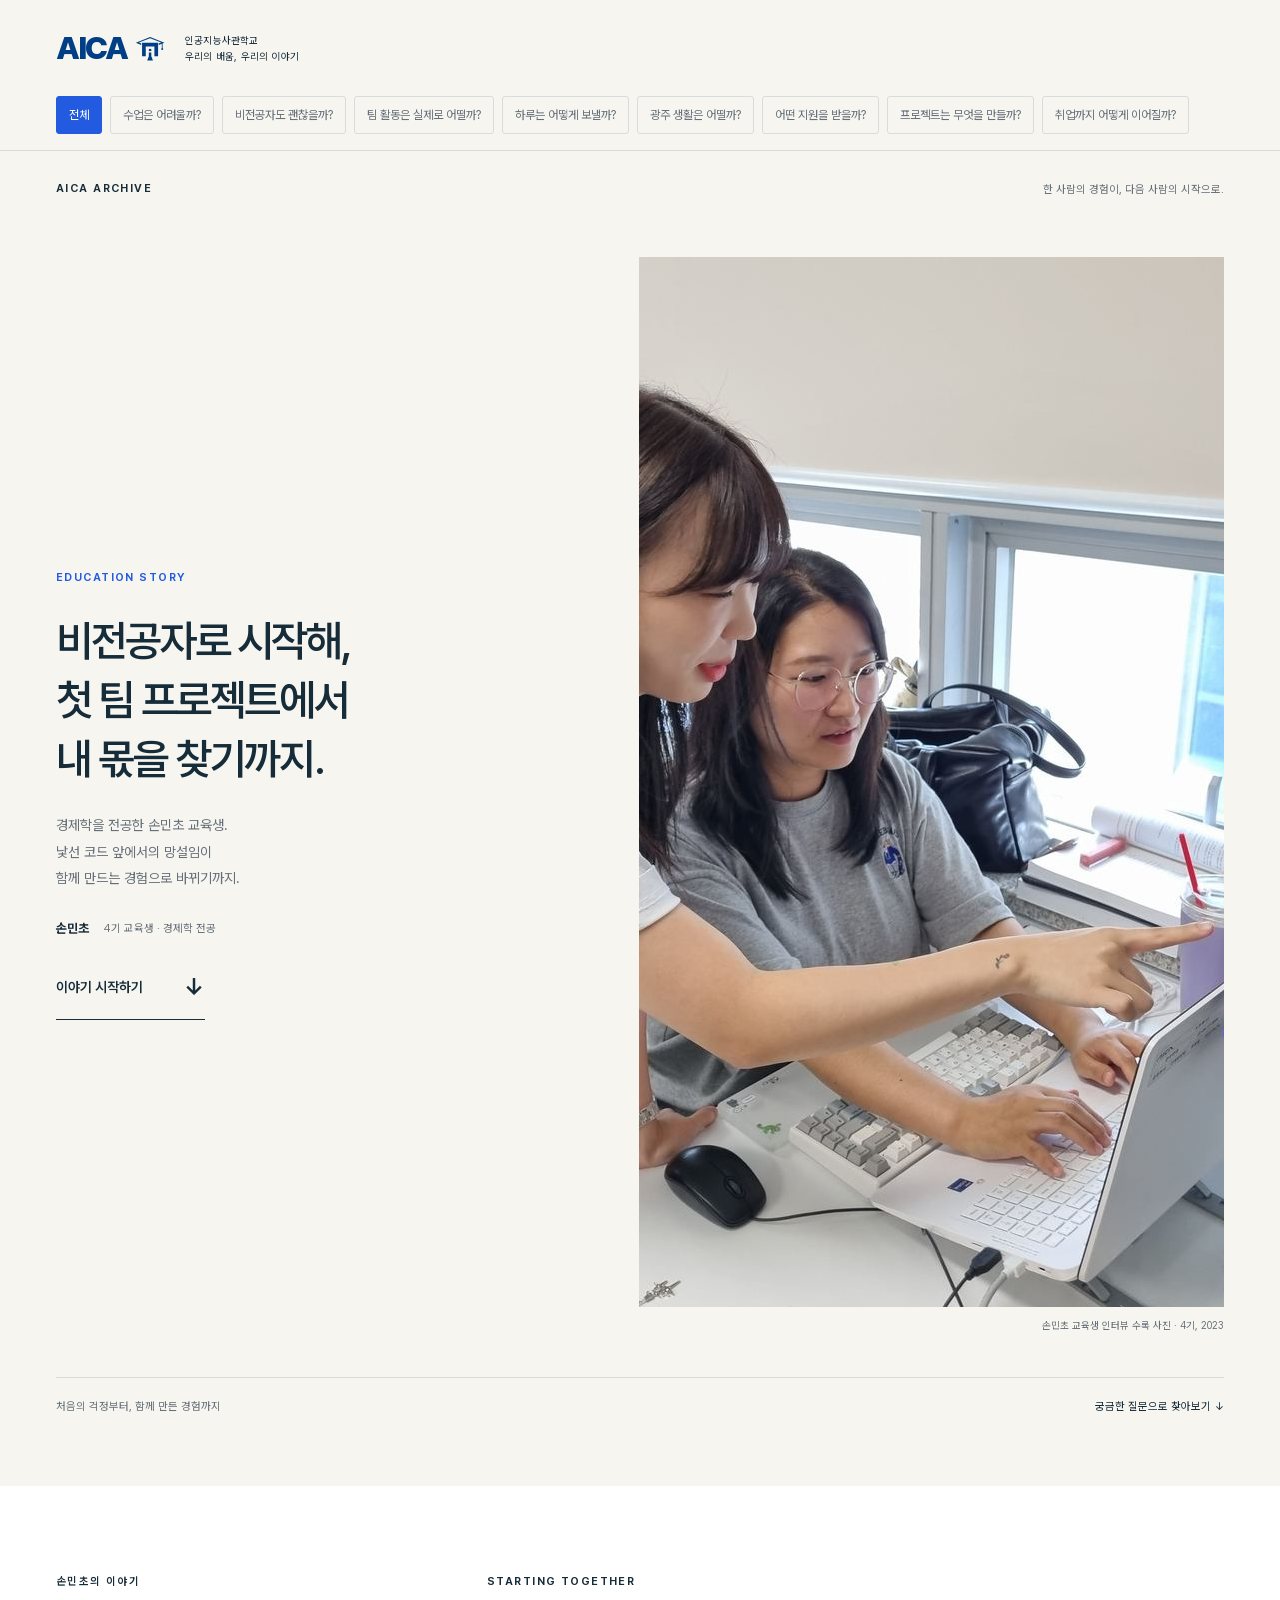
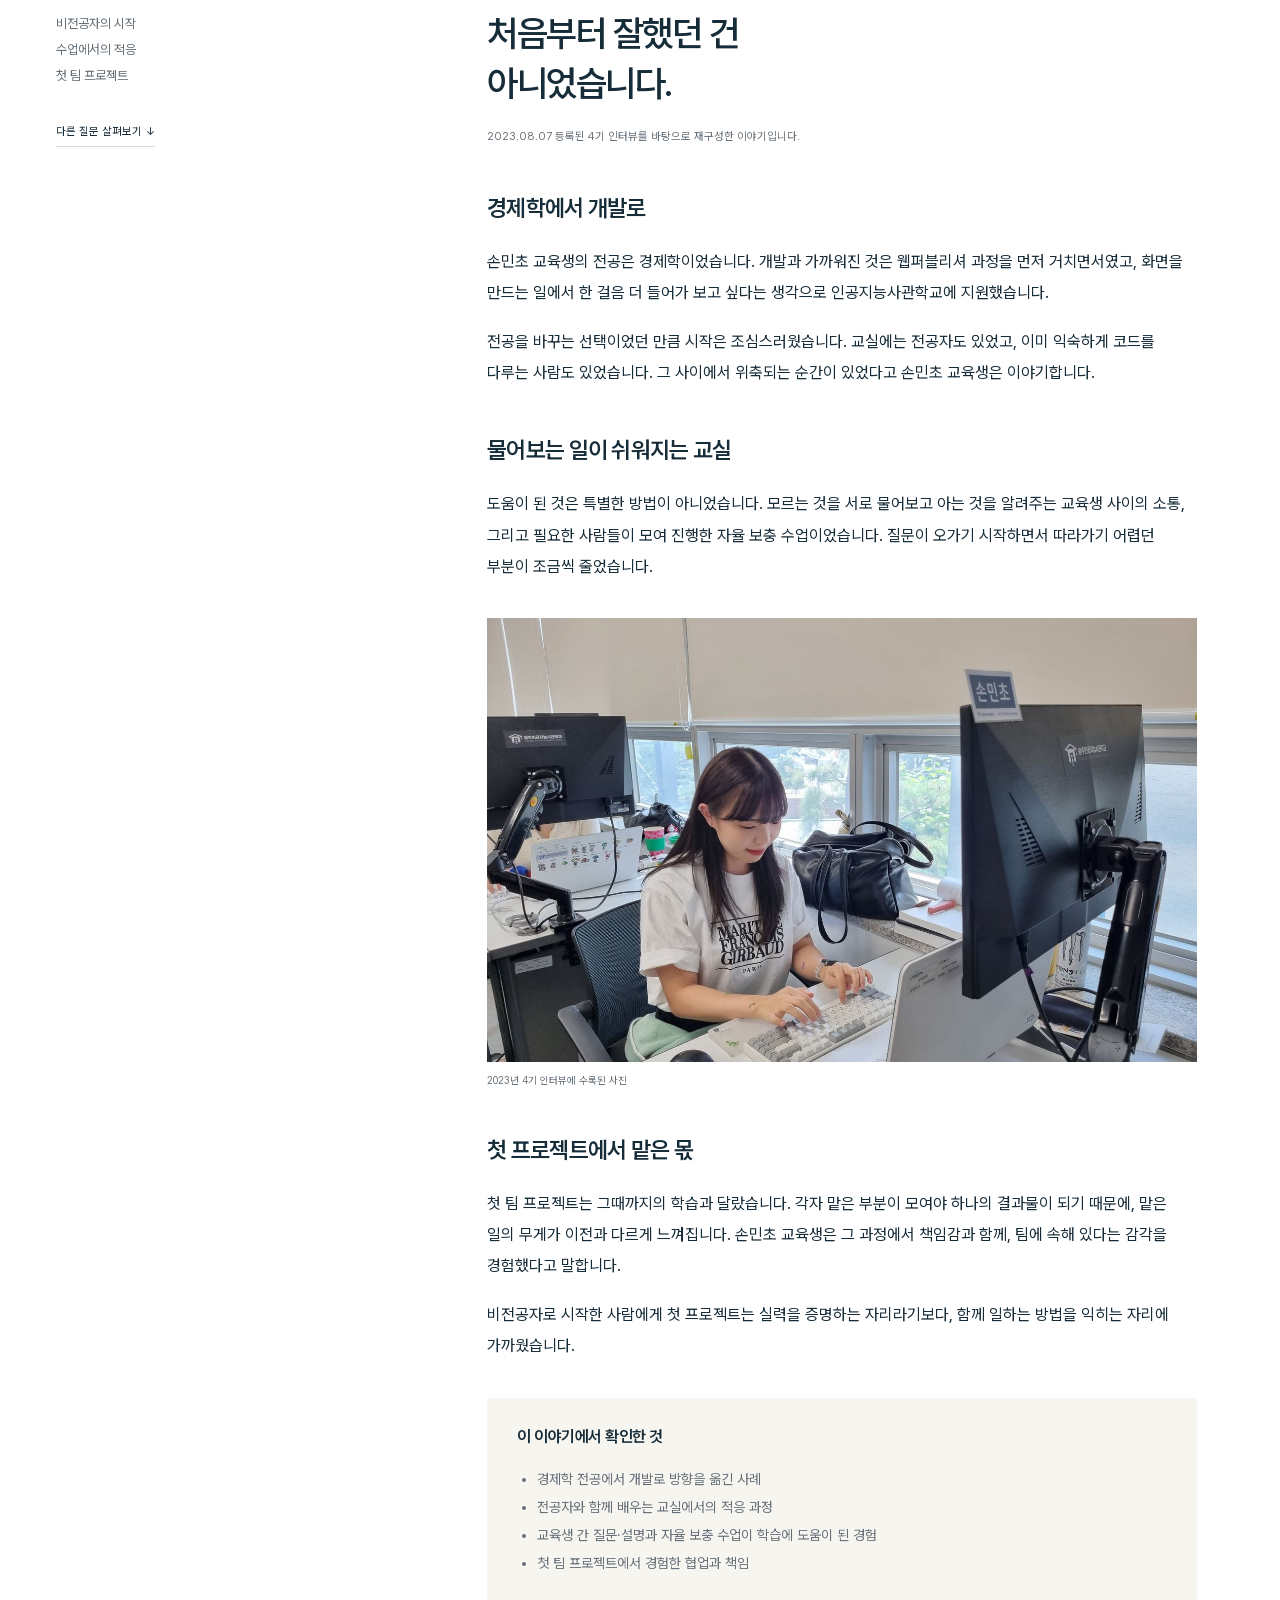
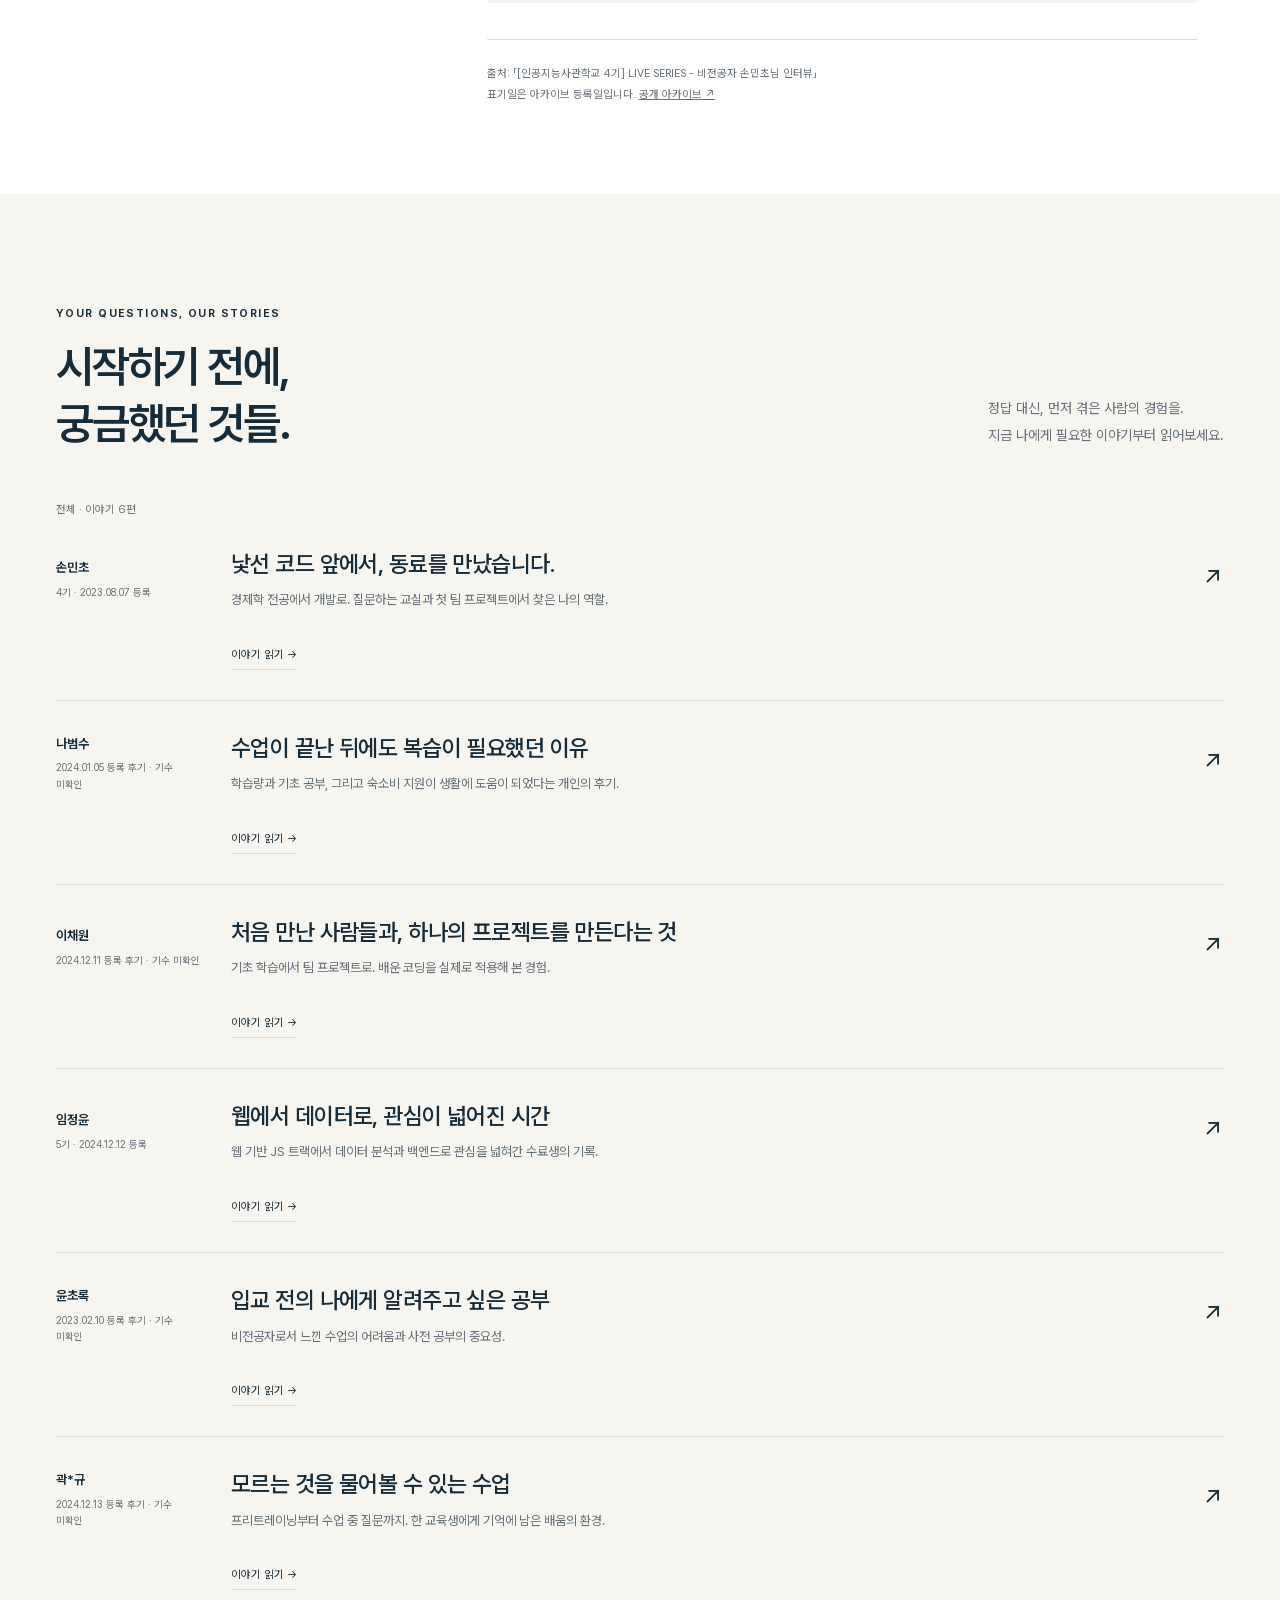
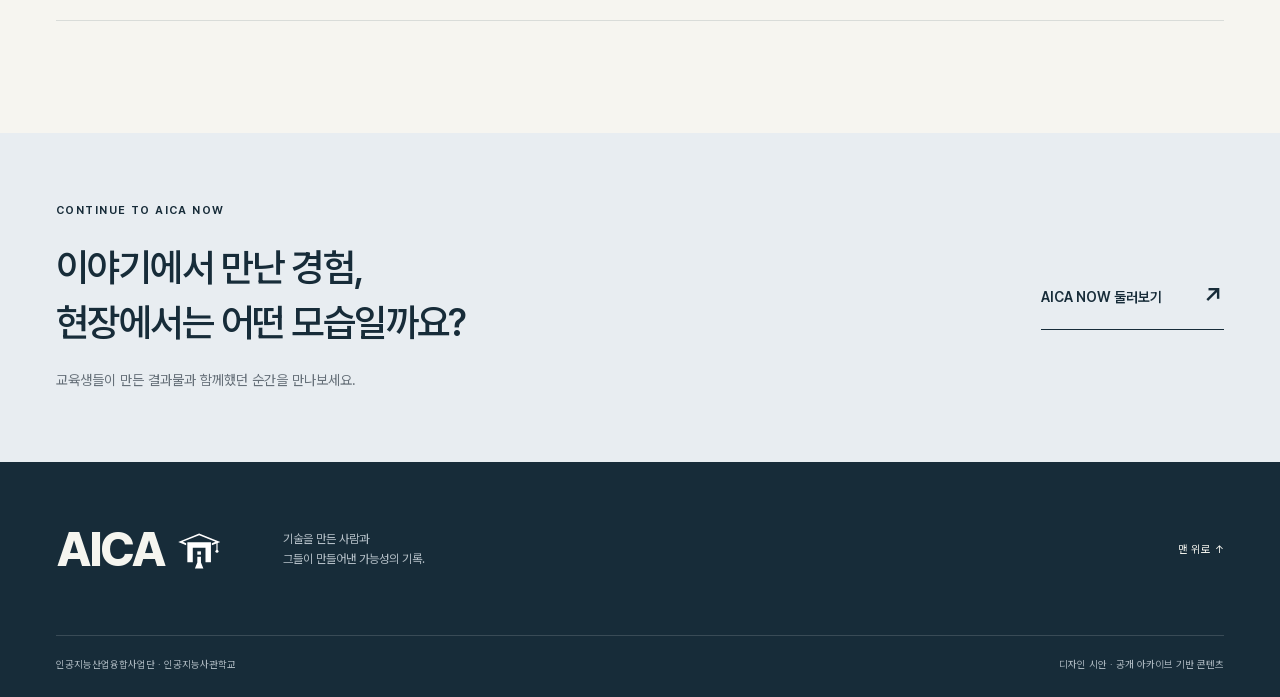
==== story.html @ d41b752c "Publish current EX2 website preview" ====
<!doctype html>
<html lang="ko"><head><meta charset="utf-8"><meta name="viewport" content="width=device-width,initial-scale=1"><meta name="theme-color" content="#172c39"><link rel="preload" href="assets/fonts/PretendardVariable.woff2" as="font" type="font/woff2" crossorigin><link rel="stylesheet" href="css/experience.css">
<meta name="description" content="비전공자의 시작부터 첫 팀 프로젝트까지. 교육생 한 사람의 경험으로 만나는 AICA 아카이브."><title>AICA ARCHIVE — 한 사람의 시작에서</title>
<script src="data/stories.js" defer></script><script src="data/experience.js" defer></script><script src="js/experience.js" defer></script>
<link rel="stylesheet" href="css/archive-header.css"><script src="js/archive-header.js" defer></script><link rel="stylesheet" href="css/space-transition.css"><script src="js/space-transition.js"></script></head><body class="archive-page" id="top"><a class="skip-link" href="#main">본문 바로가기</a>
<header class="site-header"><div class="wrap header-inner"><a class="brand" href="index.html" aria-label="AICA 홈"><b>AICA<img class="archive-brand-symbol" src="assets/images/aica-symbol-brand.svg" width="44" height="35" alt=""></b><span>인공지능사관학교<br>우리의 배움, 우리의 이야기</span></a></div><div class="wrap archive-question-bar"><div id="question-filters" class="question-filters" role="group" aria-label="교육생 경험 질문"></div></div></header>
<main id="main">
<section class="archive-cover wrap" aria-labelledby="archive-title"><div class="archive-masthead"><p class="eyebrow">AICA ARCHIVE</p><span>한 사람의 경험이, 다음 사람의 시작으로.</span></div>
<div class="cover-layout"><div class="cover-copy"><p class="eyebrow accent">EDUCATION STORY</p><h1 id="archive-title">비전공자로 시작해,<br>첫 팀 프로젝트에서<br>내 몫을 찾기까지.</h1><p class="cover-lead">경제학을 전공한 손민초 교육생.<br>낯선 코드 앞에서의 망설임이<br>함께 만드는 경험으로 바뀌기까지.</p><p class="person-line"><strong>손민초</strong><span>4기 교육생 · 경제학 전공</span></p><a class="text-link" href="#featured-story">이야기 시작하기 <span aria-hidden="true">↓</span></a></div>
<figure class="cover-photo"><img src="assets/images/together.jpg" width="1400" height="1050" alt="같은 화면을 보며 함께 학습하는 4기 교육생들"><figcaption>손민초 교육생 인터뷰 수록 사진 · 4기, 2023</figcaption></figure></div>
<div class="cover-bottom"><span>처음의 걱정부터, 함께 만든 경험까지</span><a href="#questions">궁금한 질문으로 찾아보기 ↓</a></div></section>
<section id="featured-story" class="reading-section" aria-labelledby="reading-title"><div class="wrap reading-layout"><aside class="reading-aside"><p class="eyebrow">손민초의 이야기</p><p>비전공자의 시작<br>수업에서의 적응<br>첫 팀 프로젝트</p><a href="#questions">다른 질문 살펴보기 ↓</a></aside><article class="reading-body"><p class="eyebrow">STARTING TOGETHER</p><h2 id="reading-title">처음부터 잘했던 건<br>아니었습니다.</h2><p class="editor-note">2023.08.07 등록된 4기 인터뷰를 바탕으로 재구성한 이야기입니다.</p><div id="featured-body"></div><div class="source-note">출처: 「[인공지능사관학교 4기] LIVE SERIES - 비전공자 손민초님 인터뷰」<br>표기일은 아카이브 등록일입니다. <a href="https://ai-school-archive.pages.dev/" target="_blank" rel="noopener noreferrer">공개 아카이브 ↗</a></div></article></div></section>
<section id="questions" class="question-section wrap" aria-labelledby="questions-title"><div class="section-heading"><div><p class="eyebrow">YOUR QUESTIONS, OUR STORIES</p><h2 id="questions-title">시작하기 전에,<br>궁금했던 것들.</h2></div><p>정답 대신, 먼저 겪은 사람의 경험을.<br>지금 나에게 필요한 이야기부터 읽어보세요.</p></div><p id="question-status" class="result-note" role="status"></p><div id="question-feed" class="question-feed"></div><div id="question-empty" class="empty-state" hidden><p>이 질문의 경험담은 아직 준비 중입니다.</p><p>먼저 공개된 수업과 팀 프로젝트 이야기를 살펴보세요.</p><button type="button" id="questions-reset">전체 이야기 보기 →</button></div><noscript><p>대표 이야기 본문과 질문별 목록은 JavaScript를 켜면 읽을 수 있습니다.</p></noscript></section>
<section class="bridge"><div class="wrap bridge-inner"><div><p class="eyebrow">CONTINUE TO AICA NOW</p><h2>이야기에서 만난 경험,<br>현장에서는 어떤 모습일까요?</h2><p>교육생들이 만든 결과물과 함께했던 순간을 만나보세요.</p></div><a class="text-link" href="index.html#now">AICA NOW 둘러보기 <span aria-hidden="true">↗</span></a></div></section>
</main>
<dialog id="story-reader" class="story-dialog" aria-labelledby="dialog-title"><div class="dialog-top"><span>AICA ARCHIVE</span><button type="button" id="reader-close" aria-label="이야기 닫기">닫기 ×</button></div><article id="reader-content"></article></dialog>
<footer class="site-footer"><div class="wrap"><div class="footer-top"><a class="footer-brand" href="index.html" aria-label="AICA 홈">AICA<img class="archive-brand-symbol" src="assets/images/aica-symbol.svg" width="48" height="38" alt=""></a><p>기술을 만든 사람과<br>그들이 만들어낸 가능성의 기록.</p><a href="#top">맨 위로 ↑</a></div><div class="footer-bottom"><span>인공지능산업융합사업단 · 인공지능사관학교</span><span>디자인 시안 · 공개 아카이브 기반 콘텐츠</span></div></div></footer></body></html>
---- css/experience.css ----
@font-face{font-family:Pretendard;src:url('../assets/fonts/PretendardVariable.woff2') format('woff2');font-weight:100 900;font-display:swap}
:root{--ink:#172c39;--muted:#667079;--paper:#f6f5f0;--blue:#225bdf;--line:#d9dcd9;--kr:Pretendard,'Malgun Gothic',sans-serif}
*{box-sizing:border-box}html{scroll-behavior:smooth;scroll-padding-top:24px}body{margin:0;color:var(--ink);background:var(--paper);font:16px/1.65 var(--kr);word-break:keep-all}a{color:inherit;text-decoration:none}button{font:inherit;cursor:pointer}a,button{-webkit-tap-highlight-color:transparent}button,a,summary{touch-action:manipulation}img{max-width:100%;display:block}figure,p,h1,h2,h3{margin:0}button{color:inherit}a:focus-visible,button:focus-visible,summary:focus-visible{outline:3px solid var(--blue);outline-offset:6px}[hidden]{display:none!important}.wrap{width:min(1320px,calc(100% - 112px));margin-inline:auto}.eyebrow{font-size:11px;letter-spacing:.13em;font-weight:650;line-height:1.5}.accent{color:var(--blue)}.sr-only{position:absolute;width:1px;height:1px;padding:0;overflow:hidden;clip:rect(0,0,0,0);white-space:nowrap}.skip-link{position:fixed;left:20px;top:-80px;z-index:20;padding:12px;background:white;color:var(--ink)}.skip-link:focus{top:12px}
.site-header{height:96px;border-bottom:1px solid var(--line);position:relative;z-index:2}.header-inner{height:100%;display:flex;align-items:center;justify-content:space-between}.brand{display:flex;align-items:center;gap:24px}.brand b{font-size:39px;line-height:1;letter-spacing:-2px;font-weight:850}.brand-dot{color:var(--blue)}.brand>span{font-size:10px;line-height:1.65;letter-spacing:.02em}.site-header nav{display:flex;align-items:center;gap:35px;font-size:11px;font-weight:650;letter-spacing:.07em}.site-header nav a{padding:14px 0}.site-header nav a[aria-current]{border-bottom:1px solid currentColor}.site-header nav a span{margin-left:12px}
.home-page .site-header{position:absolute;top:0;left:0;right:0;color:white;border-color:#ffffff35}.home-page .brand-dot{color:#a5ccff}.hero{position:relative;min-height:760px;height:100svh;max-height:1100px;background:var(--ink);color:white}.hero-photo,.hero-shade{position:absolute;inset:0;width:100%;height:100%;object-fit:cover}.hero-photo{object-position:center 56%}.hero-shade{background:linear-gradient(90deg,rgba(8,24,37,.88) 0%,rgba(8,24,37,.69) 34%,rgba(8,24,37,.12) 75%),linear-gradient(0deg,rgba(8,24,37,.5),transparent 35%)}.hero-inner{position:relative;display:flex;flex-direction:column;justify-content:center;height:100%;padding-top:96px}.hero-copy{padding:64px 0 128px}.hero-copy .eyebrow{color:#bfd6e5}.hero h1{font-size:clamp(44px,4.7vw,72px);font-weight:550;letter-spacing:-.055em;line-height:1.25;margin:24px 0}.hero-description{font-size:16px;line-height:1.9;color:#e0e5e9}.hero-cta{display:inline-flex;gap:54px;align-items:center;border-bottom:1px solid #ffffffa0;padding:17px 0;margin-top:28px;font-size:18px;font-weight:600}.hero-cta span{font-size:26px;transition:transform .2s}.hero-cta:hover span{transform:translate(3px,-3px)}.hero-bottom{position:absolute;bottom:29px;left:0;right:0;display:flex;align-items:center;gap:24px;font-size:11px;border-top:1px solid #ffffff50;padding-top:22px}.hero-bottom>p{font-size:12px}.photo-credit{color:#d2d9df;margin-left:auto;font-size:10px}.hero-bottom>a{margin-left:35px;letter-spacing:.07em}.hero-bottom>a span{margin-left:20px}
.now-section,.question-section{padding-block:112px}.section-heading{display:flex;align-items:flex-end;justify-content:space-between;gap:36px;margin-bottom:48px}.section-heading h2{font-size:clamp(38px,4.4vw,64px);letter-spacing:-.05em;font-weight:600;line-height:1.2;margin-top:16px}.section-heading>p{font-size:14px;color:var(--muted);line-height:1.9;padding-bottom:4px}.filter-bar{display:flex;justify-content:space-between;align-items:center;border-bottom:1px solid var(--ink);margin-bottom:44px}.tabs{display:flex;gap:28px}.tabs button{background:none;border:0;padding:16px 1px;font-size:14px;color:var(--muted);border-bottom:3px solid transparent}.tabs button[aria-pressed=true]{color:var(--ink);font-weight:700;border-color:var(--ink)}.filter-caption{font-size:11px;color:var(--muted)}.now-feed{display:grid;grid-template-columns:1fr 1fr;gap:50px 36px}.now-card{min-width:0;padding-bottom:30px;border-bottom:1px solid var(--line)}.now-card .eyebrow{color:var(--blue);margin-bottom:16px}.now-card h3{font-size:clamp(24px,2.4vw,34px);letter-spacing:-.04em;line-height:1.4;font-weight:600;margin-bottom:12px}.now-description{font-size:14px;color:var(--muted);margin-bottom:24px}.now-card figure{margin-top:20px}.now-card img{aspect-ratio:1.66;object-fit:cover;width:100%}figcaption{font-size:10px;color:var(--muted);margin-top:10px;line-height:1.6}.now-card details{margin-top:20px}.now-card summary{cursor:pointer;list-style:none;display:flex;justify-content:space-between;font-size:12px;font-weight:600;padding:8px 0}.now-card summary::-webkit-details-marker{display:none}.now-card summary::after{content:'+';font-size:18px}.now-card details[open] summary::after{content:'−'}.detail-copy{font-size:14px;line-height:1.9;color:var(--muted);padding:14px 0}.detail-source{font-size:10px;line-height:1.7;color:var(--muted)}.detail-source a{text-decoration:underline}.asset-note{display:inline-block;font-size:10px;color:var(--muted);border:1px solid var(--line);padding:4px 8px;margin-bottom:8px}.now-card.is-notice{grid-column:1/-1;display:grid;grid-template-columns:1fr 2fr;gap:28px}.now-card.is-notice h3{font-size:25px}.now-card.is-notice .now-description{margin:8px 0 0}.text-link{display:inline-flex;gap:40px;align-items:center;padding:12px 0;border-bottom:1px solid currentColor;font-size:14px;font-weight:600}.text-link span{font-size:24px}.now-card.is-notice .text-link{margin-top:12px;font-size:12px}.experience-flow{display:grid;grid-template-columns:1fr auto 1fr auto 1fr auto 1fr;gap:24px;align-items:center;border-top:1px solid var(--ink);padding-top:32px;margin-top:68px}.experience-flow div>span{font-size:11px;letter-spacing:.08em;color:var(--muted)}.experience-flow p{font-size:18px;margin-top:4px}.experience-flow>span{color:#929b9d}
.bridge{background:#e8edf1;padding-block:70px}.bridge-inner{display:flex;align-items:center;justify-content:space-between;gap:35px}.bridge h2{font-size:clamp(26px,3vw,40px);line-height:1.45;font-weight:550;letter-spacing:-.04em;margin-top:20px}.bridge p:not(.eyebrow){font-size:14px;color:var(--muted);margin-top:18px}.bridge .text-link{flex-shrink:0}.site-footer{background:var(--ink);color:#f5f5ef;padding-block:48px 24px}.footer-top{display:flex;gap:56px;align-items:center;padding-bottom:46px}.footer-brand{font-size:48px;font-weight:800;letter-spacing:-3px}.footer-top p{font-size:12px;color:#b3bec6}.footer-top>a:last-child{font-size:11px;margin-left:auto}.footer-bottom{border-top:1px solid #ffffff25;padding-top:20px;display:flex;justify-content:space-between;font-size:10px;color:#a9b5bd;gap:20px}
.archive-cover{padding-top:30px}.archive-masthead{display:flex;justify-content:space-between;font-size:11px;color:var(--muted)}.archive-masthead .eyebrow{color:var(--ink)}.cover-layout{display:grid;grid-template-columns:1fr 1.12fr;align-items:center;gap:60px;padding:58px 0 44px}.cover-copy h1{font-size:clamp(32px,3.35vw,50px);font-weight:550;letter-spacing:-.055em;line-height:1.38;margin:24px 0}.cover-lead{color:var(--muted);font-size:14px;line-height:1.9}.person-line{display:flex;gap:15px;align-items:center;margin:26px 0 16px;font-size:11px}.person-line strong{font-size:13px}.person-line span{color:var(--muted)}.cover-photo img{width:100%;aspect-ratio:1.04;object-fit:cover;object-position:53% center}.cover-photo figcaption{text-align:right}.cover-bottom{padding:20px 0;border-top:1px solid var(--line);display:flex;justify-content:space-between;font-size:11px;margin-bottom:50px}.cover-bottom>span{color:var(--muted)}.reading-section{background:#fff;padding-block:88px}.reading-layout{display:grid;grid-template-columns:1fr 2.1fr;gap:80px}.reading-aside{align-self:start;position:sticky;top:40px}.reading-aside>p:not(.eyebrow){font-size:13px;color:var(--muted);line-height:2;margin:20px 0 28px}.reading-aside a{font-size:11px;border-bottom:1px solid var(--line);padding-bottom:8px}.reading-body{max-width:710px;min-width:0}.reading-body h2{font-size:36px;line-height:1.4;letter-spacing:-.04em;font-weight:550;margin:18px 0}.editor-note{color:var(--muted);font-size:11px;margin-bottom:38px}.reading-body h3{font-size:23px;font-weight:600;letter-spacing:-.03em;margin:44px 0 18px}.reading-body p:not(.eyebrow):not(.editor-note){font-size:16px;line-height:1.95;margin-bottom:18px}.reading-body figure{margin:36px 0}.reading-body figure img{width:100%;aspect-ratio:1.6;object-fit:cover}.reading-summary{background:var(--paper);padding:26px 30px;margin:36px 0}.reading-summary h3{font-size:16px;margin:0 0 15px}.reading-summary ul{padding-left:20px;margin:0;font-size:14px;color:var(--muted);line-height:2}.source-note{font-size:11px;line-height:1.9;color:var(--muted);border-top:1px solid var(--line);padding-top:24px;margin-top:36px}.source-note a{text-decoration:underline}
.question-section .section-heading h2{font-size:44px;line-height:1.3}.question-filters{display:flex;flex-wrap:wrap;gap:10px;padding:24px 0;border-block:1px solid var(--line)}.question-filters button{border:1px solid var(--line);background:transparent;border-radius:3px;padding:10px 14px;font-size:12px}.question-filters button[aria-pressed=true]{background:var(--ink);color:white;border-color:var(--ink)}.result-note{font-size:11px;color:var(--muted);margin:24px 0}.question-card{display:grid;grid-template-columns:145px 1fr 40px;align-items:center;gap:30px;border-bottom:1px solid var(--line);padding:30px 0}.question-card:first-child{padding-top:4px}.question-person{font-size:13px;font-weight:650}.question-person span{display:block;color:var(--muted);font-size:10px;font-weight:400;margin-top:5px}.question-content h3{font-size:23px;letter-spacing:-.025em;font-weight:550;line-height:1.5}.question-content p{font-size:13px;color:var(--muted);margin-top:8px}.question-card>button{grid-column:2/4;justify-self:start;border:0;border-bottom:1px solid var(--line);padding:5px 0;background:none;font-size:11px}.question-card>.question-arrow{font-size:24px;text-align:right}.empty-state{padding:40px 0}.empty-state p{margin:8px 0;color:var(--muted)}.empty-state button{margin-top:15px;padding:8px 0;border:0;border-bottom:1px solid;background:none}.story-dialog{border:0;width:min(800px,calc(100% - 32px));max-height:88svh;overflow:auto;padding:30px 50px 50px;color:var(--ink);background:var(--paper)}.story-dialog::backdrop{background:#101f2bbb}body:has(.story-dialog[open]){overflow:hidden}.dialog-top{display:flex;justify-content:space-between;align-items:center;border-bottom:1px solid var(--line);padding-bottom:20px;font-size:11px}.dialog-top button{border:0;background:none;padding:10px;font-size:13px}.story-dialog h2{font-size:32px;line-height:1.4;font-weight:600;letter-spacing:-.03em;margin:30px 0 18px}.story-dialog p{margin:16px 0;line-height:1.9}.story-dialog .reader-meta,.story-dialog .reader-note{font-size:12px;color:var(--muted)}.story-dialog a{text-decoration:underline}
@media(min-width:1600px){.wrap{width:min(1440px,calc(100% - 160px))}}
@media(max-width:1040px){.wrap{width:calc(100% - 64px)}.cover-layout{gap:32px}.cover-copy h1{font-size:36px}.reading-layout{gap:40px;grid-template-columns:1fr 2.5fr}.section-heading>p{max-width:320px}.now-card h3{font-size:27px}}
@media(max-width:700px){.wrap{width:calc(100% - 40px)}.site-header{height:78px}.brand{gap:13px}.brand b{font-size:32px}.brand>span{font-size:8px}.site-header nav{gap:18px;font-size:10px}.site-header nav a span{display:none}.hero{height:100svh;min-height:690px;max-height:900px}.hero-inner{padding-top:78px}.hero-photo{object-position:58% center}.hero-shade{background:linear-gradient(90deg,#081825dc,#08182580 66%,#08182535),linear-gradient(0deg,#08182599,transparent 50%)}.hero-copy{padding:55px 0 120px}.hero h1{font-size:46px}.hero-description{font-size:14px}.hero-cta{font-size:16px;gap:35px}.hero-bottom{flex-wrap:wrap;gap:10px;bottom:22px;padding-top:18px}.hero-bottom>p{width:100%;font-size:11px}.photo-credit{margin-left:0;font-size:9px}.hero-bottom>a{margin-left:auto;font-size:10px}.hero-bottom>a span{margin-left:8px}.now-section,.question-section{padding-block:64px}.section-heading{display:block;margin-bottom:26px}.section-heading h2{font-size:42px}.section-heading>p{margin-top:20px;font-size:13px;max-width:none}.filter-caption{display:none}.filter-bar{margin-bottom:30px}.tabs{gap:25px}.tabs button{font-size:13px}.now-feed{grid-template-columns:1fr;gap:32px}.now-card h3{font-size:28px}.now-card.is-notice{grid-template-columns:1fr;gap:5px}.now-card.is-notice h3{font-size:24px}.now-card.is-notice .eyebrow{margin-bottom:10px}.experience-flow{gap:10px;margin-top:42px;padding-top:22px}.experience-flow div>span{font-size:9px}.experience-flow p{font-size:12px}.experience-flow>span{font-size:11px}.bridge{padding-block:48px}.bridge-inner{display:block}.bridge .text-link{margin-top:25px}.bridge h2{font-size:28px}.bridge p:not(.eyebrow){font-size:13px}.footer-top{gap:23px;flex-wrap:wrap;padding-bottom:28px}.footer-brand{font-size:38px}.footer-top p{font-size:10px}.footer-top>a:last-child{font-size:10px}.footer-bottom{flex-direction:column;gap:8px;font-size:9px}.archive-cover{padding-top:22px}.archive-masthead>span{font-size:9px}.archive-masthead .eyebrow{font-size:10px}.cover-layout{grid-template-columns:1fr;padding:40px 0 28px;gap:32px}.cover-copy h1{font-size:37px;margin:19px 0}.cover-lead{font-size:13px}.cover-photo img{aspect-ratio:1.2}.cover-bottom{font-size:10px;gap:20px;margin-bottom:24px}.reading-section{padding-block:50px}.reading-layout{grid-template-columns:1fr;gap:30px}.reading-aside{position:static;border-bottom:1px solid var(--line);padding-bottom:20px;display:flex;justify-content:space-between;gap:15px;align-items:center}.reading-aside>p:not(.eyebrow){display:none}.reading-body h2{font-size:30px}.reading-body p:not(.eyebrow):not(.editor-note){font-size:15px}.reading-body h3{font-size:21px}.reading-summary{padding:22px}.question-section .section-heading h2{font-size:35px}.question-filters{gap:8px}.question-filters button{font-size:11px;padding:9px 10px}.question-card{grid-template-columns:1fr 24px;gap:14px;padding:26px 0}.question-person{grid-column:1/-1;display:flex;gap:12px;align-items:center;font-size:12px}.question-person span{margin:0}.question-content h3{font-size:21px}.question-content p{font-size:12px}.question-card>button{grid-column:1/-1}.story-dialog{padding:20px 24px 36px}.story-dialog h2{font-size:26px}.story-dialog p{font-size:14px}}
@media(max-width:360px){.brand>span{display:none}.hero h1{font-size:40px}.cover-copy h1{font-size:32px}.experience-flow{gap:6px}.experience-flow p{font-size:11px}}
@media(prefers-reduced-motion:reduce){html{scroll-behavior:auto}*,*::before,*::after{transition:none!important}}
---- css/archive-header.css ----
.archive-page .site-header{position:sticky;top:0;z-index:10;height:auto;background:var(--paper);border-bottom:1px solid var(--line)}
.archive-page .header-inner{height:80px}
.archive-page .brand b,.archive-page .footer-brand{display:inline-flex;align-items:center;gap:10px}
.archive-page .archive-brand-symbol{width:1.1em;height:.88em;object-fit:contain;flex:none}
.archive-page .archive-question-bar{padding-block:0 16px}
.archive-page #question-filters{display:flex;flex-wrap:wrap;gap:8px;margin:0;padding:0;border:0}
.archive-page #question-filters button{padding:9px 12px;font-size:12px;line-height:1.5;background:transparent;color:var(--muted);border:1px solid var(--line);border-radius:3px;white-space:nowrap}
.archive-page #question-filters button:hover{color:var(--blue);border-color:var(--blue)}
.archive-page #question-filters button[aria-pressed="true"]{background:var(--blue);border-color:var(--blue);color:#fff}
.archive-page #questions,.archive-page #featured-story,.archive-page #reading-title{scroll-margin-top:calc(var(--archive-header-height,180px) + 20px)}
.archive-page .reading-aside{top:calc(var(--archive-header-height,180px) + 24px)}
@media(max-width:700px){
 .archive-page .header-inner{height:68px}
 .archive-page .archive-question-bar{padding-bottom:12px}
 .archive-page #question-filters{flex-wrap:nowrap;overflow-x:auto;padding:4px 2px 8px;scrollbar-width:thin;scrollbar-color:var(--line) transparent}
 .archive-page #question-filters button{flex:none;font-size:11px;padding:9px 10px}
}
---- css/space-transition.css ----
/* 두 화면의 공통 기준점: 같은 위치의 워드마크와 차분한 본문 전환. */
@view-transition{navigation:auto}
.home-page .site-header .brand b,.archive-page .site-header .brand b{position:static;transform:none;color:#003f85;display:inline-flex;align-items:center;gap:6px;font-size:32px;line-height:1;font-weight:850;letter-spacing:-2px;view-transition-name:aica-brand;z-index:30}
.home-page .site-header .brand-symbol,.archive-page .site-header .archive-brand-symbol{width:36px;height:29px;flex:none}
.home-page .site-header .brand,.archive-page .site-header .brand{position:relative;min-height:40px;padding-left:0;gap:16px}
.archive-page .header-inner{height:96px}
.site-header .brand b{cursor:pointer}
::view-transition-group(aica-brand){animation-duration:.28s;animation-timing-function:ease}
::view-transition-old(aica-brand),::view-transition-new(aica-brand){mix-blend-mode:normal;animation-duration:.28s}
::view-transition-old(root){animation:space-out .28s ease both}
::view-transition-new(root){animation:space-in .34s ease both}
@keyframes space-out{to{opacity:0}}
@keyframes space-in{from{opacity:0;transform:translateY(6px)}to{opacity:1;transform:none}}
.space-opening .hero-cta-arrow svg{animation:space-ring .32s ease-out both}
@keyframes space-ring{from{stroke-dasharray:21 4;stroke-dashoffset:-2}to{stroke-dasharray:100 0;stroke-dashoffset:-102}}
.space-opening{cursor:progress}
.space-arrival main{animation:space-in .3s ease both}
@media(max-width:1200px){.home-page .site-header .brand b,.archive-page .site-header .brand b{font-size:28px}.home-page .site-header .brand-symbol,.archive-page .site-header .archive-brand-symbol{width:32px;height:26px}}

@media(max-width:700px){.home-page .site-header .brand b,.archive-page .site-header .brand b{left:0}.home-page .site-header .brand,.archive-page .site-header .brand{padding-left:0;gap:12px}}
@media(prefers-reduced-motion:reduce){@view-transition{navigation:none}.space-arrival main,.space-opening .hero-cta-arrow svg{animation:none}}

/* The shared logo follows the centre of each navigation row. */
.home-page .site-header.is-content-header .brand-symbol{filter:none;opacity:1}
@media(max-width:700px){.archive-page .header-inner{height:78px}}
@media(max-width:600px){.archive-page .header-inner{height:48px}}
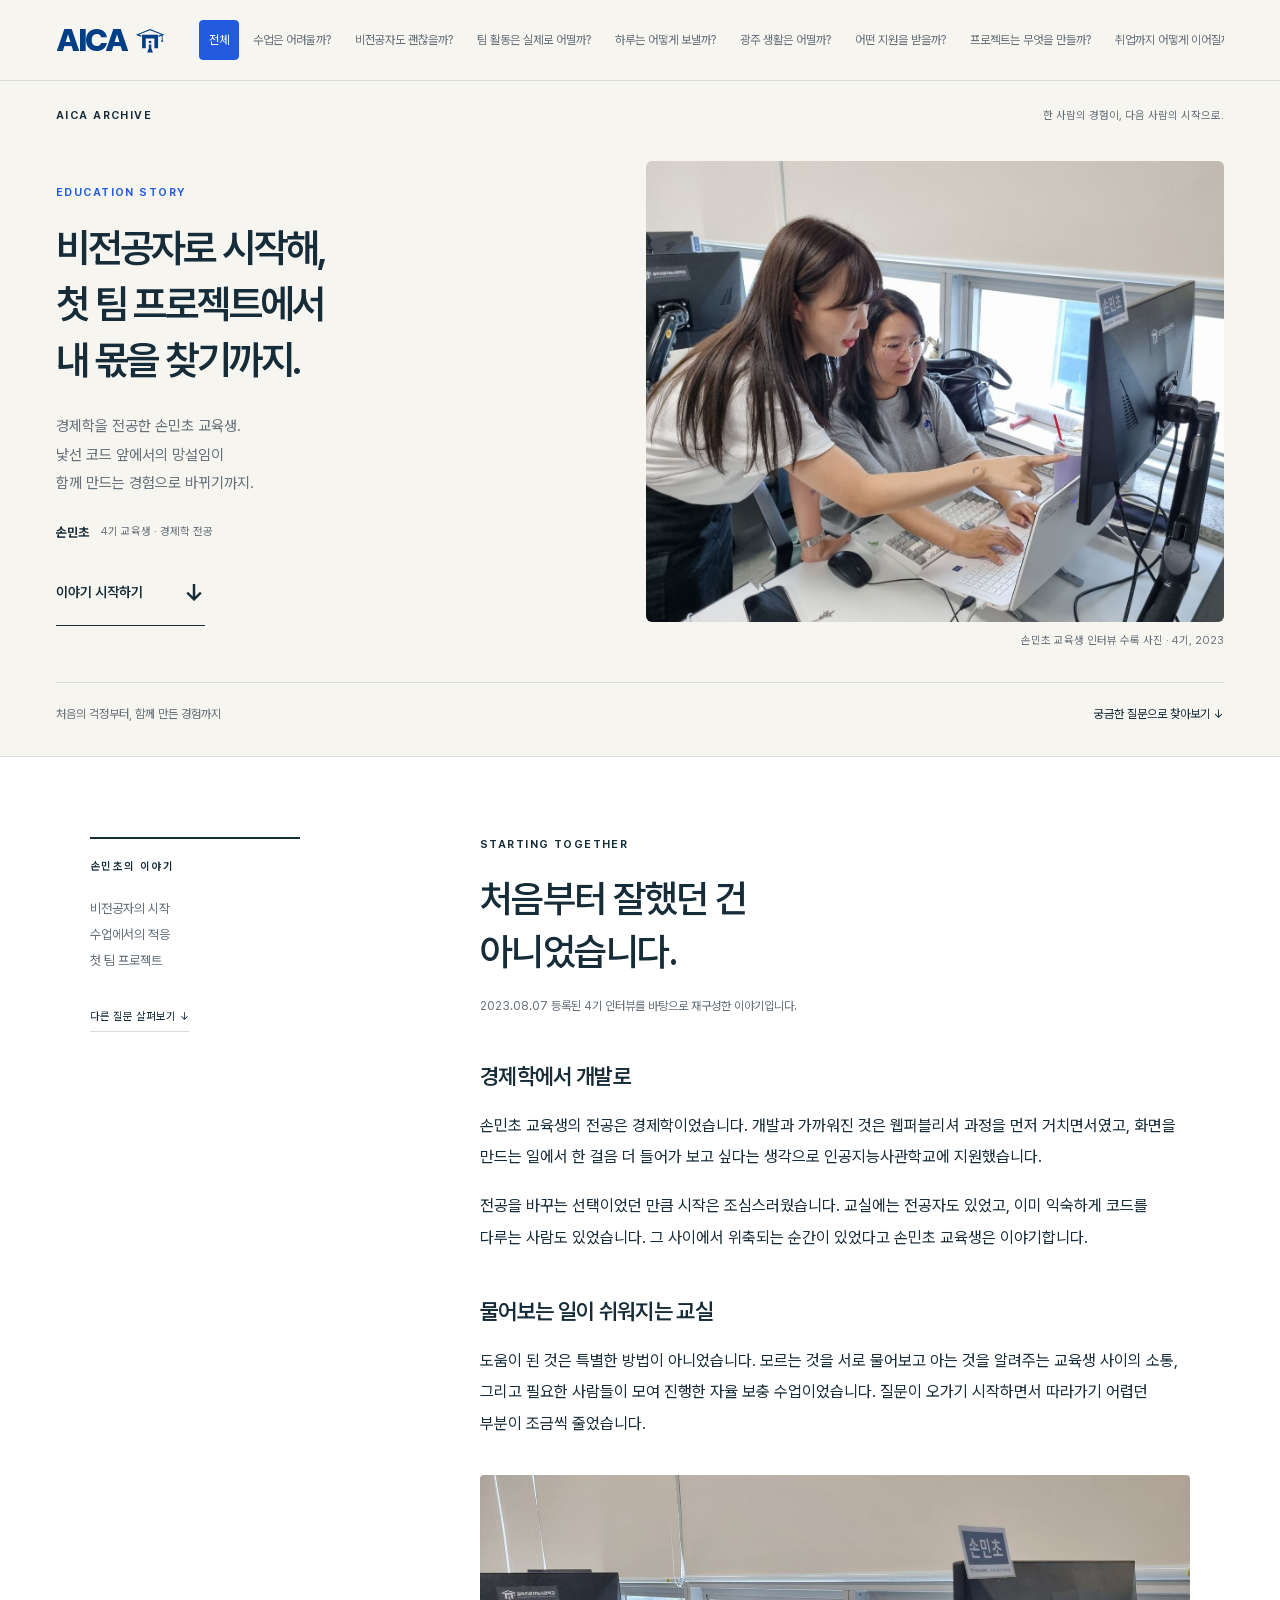
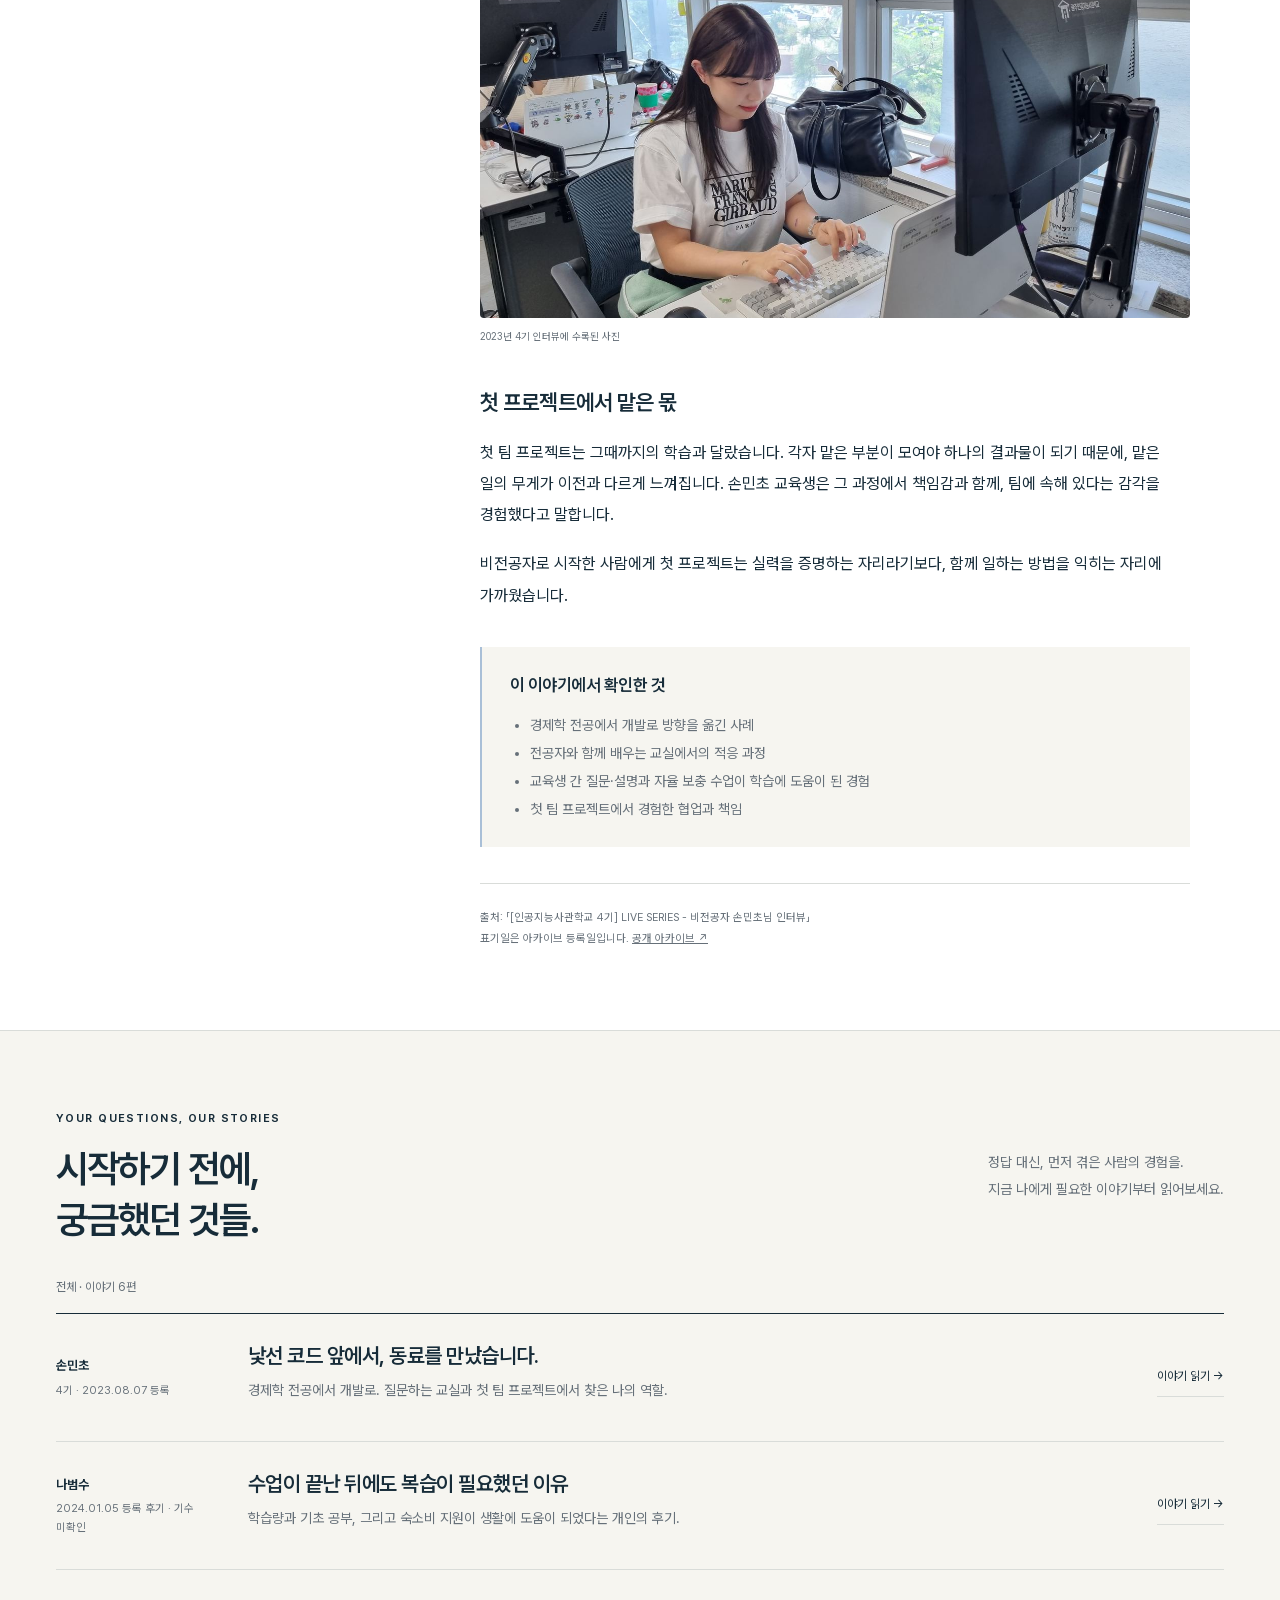
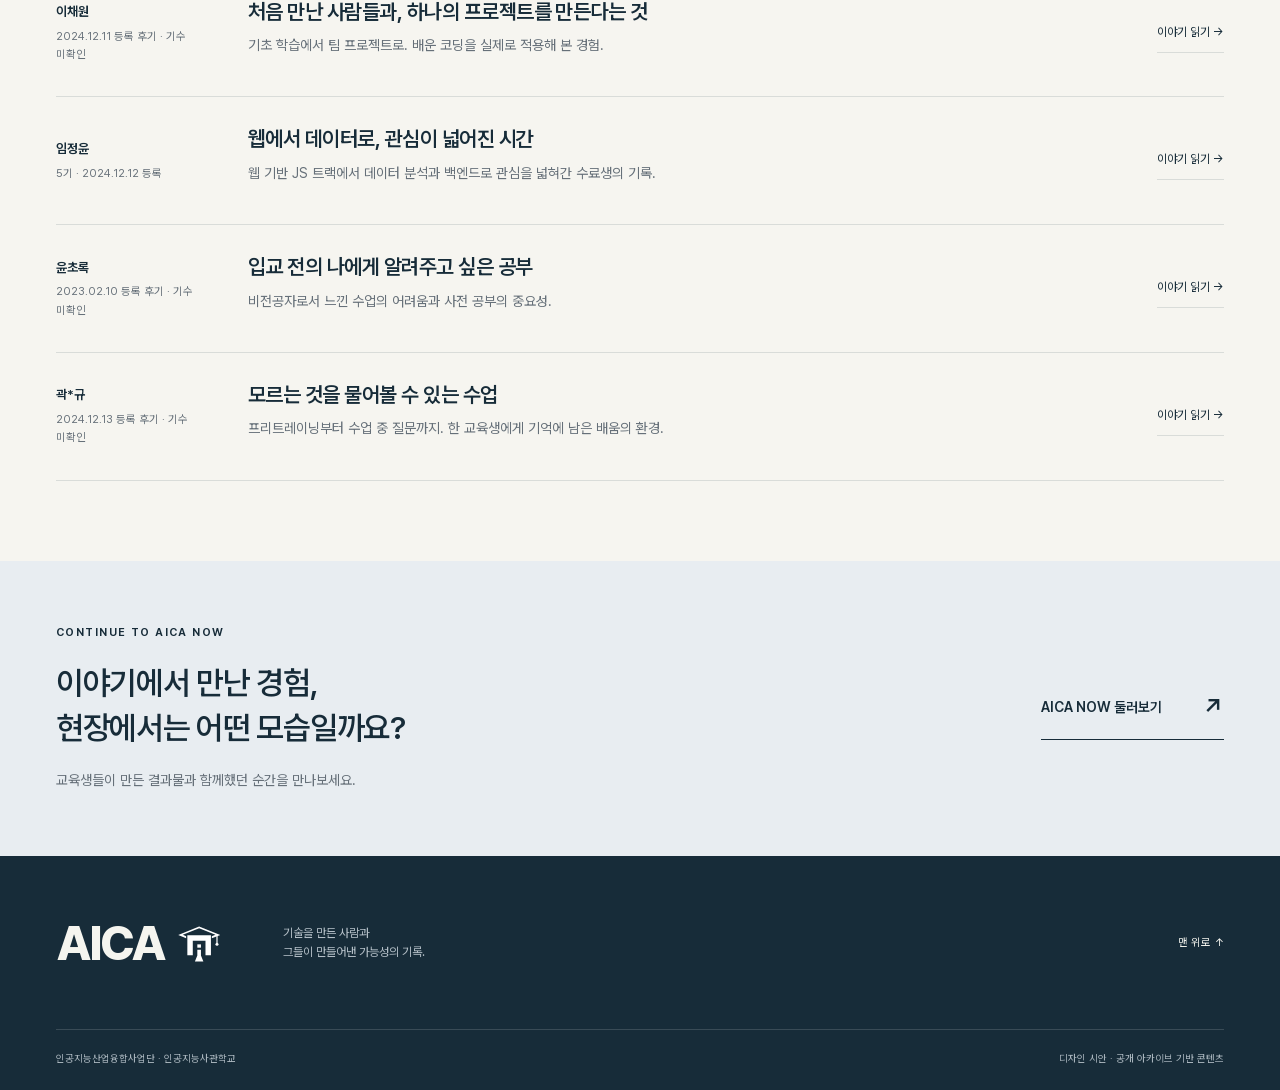
==== commit e5c11826: "Publish current EX2 website preview" ====
--- a/story.html
+++ b/story.html
@@ -2,8 +2,8 @@
 <html lang="ko"><head><meta charset="utf-8"><meta name="viewport" content="width=device-width,initial-scale=1"><meta name="theme-color" content="#172c39"><link rel="preload" href="assets/fonts/PretendardVariable.woff2" as="font" type="font/woff2" crossorigin><link rel="stylesheet" href="css/experience.css">
 <meta name="description" content="비전공자의 시작부터 첫 팀 프로젝트까지. 교육생 한 사람의 경험으로 만나는 AICA 아카이브."><title>AICA ARCHIVE — 한 사람의 시작에서</title>
 <script src="data/stories.js" defer></script><script src="data/experience.js" defer></script><script src="js/experience.js" defer></script>
-<link rel="stylesheet" href="css/archive-header.css"><script src="js/archive-header.js" defer></script><link rel="stylesheet" href="css/space-transition.css"><script src="js/space-transition.js"></script></head><body class="archive-page" id="top"><a class="skip-link" href="#main">본문 바로가기</a>
-<header class="site-header"><div class="wrap header-inner"><a class="brand" href="index.html" aria-label="AICA 홈"><b>AICA<img class="archive-brand-symbol" src="assets/images/aica-symbol-brand.svg" width="44" height="35" alt=""></b><span>인공지능사관학교<br>우리의 배움, 우리의 이야기</span></a></div><div class="wrap archive-question-bar"><div id="question-filters" class="question-filters" role="group" aria-label="교육생 경험 질문"></div></div></header>
+<link rel="stylesheet" href="css/archive-header.css"><script src="js/archive-header.js" defer></script><link rel="stylesheet" href="css/space-transition.css"><script src="js/space-transition.js"></script><link rel="stylesheet" href="css/archive-polish.css?v=20260913-1"></head><body class="archive-page" id="top"><a class="skip-link" href="#main">본문 바로가기</a>
+<header class="site-header"><div class="wrap header-inner"><a class="brand" href="index.html" aria-label="AICA 홈"><b>AICA<img class="archive-brand-symbol" src="assets/images/aica-symbol-brand.svg" width="44" height="35" alt=""></b><span class="sr-only">인공지능사관학교</span></a><div class="archive-question-bar"><div id="question-filters" class="question-filters" role="group" aria-label="교육생 경험 질문"></div></div></div></header>
 <main id="main">
 <section class="archive-cover wrap" aria-labelledby="archive-title"><div class="archive-masthead"><p class="eyebrow">AICA ARCHIVE</p><span>한 사람의 경험이, 다음 사람의 시작으로.</span></div>
 <div class="cover-layout"><div class="cover-copy"><p class="eyebrow accent">EDUCATION STORY</p><h1 id="archive-title">비전공자로 시작해,<br>첫 팀 프로젝트에서<br>내 몫을 찾기까지.</h1><p class="cover-lead">경제학을 전공한 손민초 교육생.<br>낯선 코드 앞에서의 망설임이<br>함께 만드는 경험으로 바뀌기까지.</p><p class="person-line"><strong>손민초</strong><span>4기 교육생 · 경제학 전공</span></p><a class="text-link" href="#featured-story">이야기 시작하기 <span aria-hidden="true">↓</span></a></div>
--- a/css/archive-polish.css
+++ b/css/archive-polish.css
@@ -0,0 +1,85 @@
+/* 아카이브 전용: 공통 홈 화면에는 영향을 주지 않습니다. */
+.archive-page .site-header .header-inner{height:80px;display:flex;align-items:center;gap:28px}
+.archive-page .site-header .brand{flex:none}
+.archive-page .archive-question-bar{flex:1;min-width:0;padding:0}
+.archive-page #question-filters{flex-wrap:nowrap;gap:4px;overflow-x:auto;overscroll-behavior-x:contain;scrollbar-width:thin;scrollbar-color:var(--line) transparent;padding:8px 2px}
+.archive-page #question-filters button{flex:none;border-color:transparent;border-radius:4px;padding:10px 9px;font-size:12px;transition:background .15s,color .15s}
+.archive-page #question-filters button:hover{background:#e9edf1;border-color:transparent}
+.archive-page #question-filters button[aria-pressed="true"]{background:var(--blue);color:#fff;border-color:var(--blue)}
+.archive-page #question-filters button:focus-visible{outline-offset:-2px}
+.archive-page .archive-cover{padding-top:26px}
+.archive-page .archive-masthead{align-items:center;gap:20px}
+.archive-page .cover-layout{grid-template-columns:minmax(0,1fr) minmax(0,1.1fr);gap:64px;padding:36px 0 32px}
+.archive-page .cover-copy h1{font-size:clamp(32px,3.1vw,46px);line-height:1.4;margin:20px 0 24px;font-weight:600}
+.archive-page .cover-lead{font-size:15px;line-height:1.9}
+.archive-page .person-line{margin:24px 0 18px;gap:12px}
+.archive-page .cover-photo{min-width:0}
+.archive-page .cover-photo img{height:clamp(360px,36vw,500px);aspect-ratio:auto;object-fit:cover;object-position:53% 58%;border-radius:6px}
+.archive-page .cover-photo figcaption{font-size:11px;margin-top:10px}
+.archive-page .cover-bottom{align-items:center;margin-bottom:0;padding:22px 0 32px;font-size:12px;gap:20px}
+.archive-page .reading-section{padding-block:80px;border-block:1px solid var(--line)}
+.archive-page .reading-layout{max-width:1100px;grid-template-columns:210px minmax(0,710px);gap:64px;justify-content:space-between}
+.archive-page .reading-aside{border-top:2px solid var(--ink);padding-top:20px}
+.archive-page .reading-body h2{font-size:clamp(30px,3vw,38px);line-height:1.4}
+.archive-page .editor-note{line-height:1.8;font-size:12px;margin-bottom:32px}
+.archive-page .reading-body h3{margin:40px 0 16px;font-size:22px}
+.archive-page .reading-body p:not(.eyebrow):not(.editor-note){line-height:1.95}
+.archive-page .reading-body figure img{border-radius:4px}
+.archive-page .reading-summary{border-left:2px solid #a9bfd7;padding:24px 28px}
+.archive-page .reading-summary h3{margin:0 0 12px;font-size:17px}
+.archive-page .question-section{padding-block:80px}
+.archive-page .question-section .section-heading{align-items:center;margin-bottom:32px}
+.archive-page .question-section .section-heading h2{font-size:38px;line-height:1.35}
+.archive-page .result-note{margin:0;padding-bottom:16px;border-bottom:1px solid var(--ink);font-size:12px}
+.archive-page .question-card,.archive-page .question-card:first-child{grid-template-columns:160px minmax(0,1fr) auto;gap:12px 32px;padding:26px 0;align-items:center}
+.archive-page .question-person{grid-column:1;grid-row:1/3;align-self:center}
+.archive-page .question-person span{font-size:11px;line-height:1.7}
+.archive-page .question-content{grid-column:2;grid-row:1}
+.archive-page .question-content h3{font-size:21px;line-height:1.5;font-weight:600}
+.archive-page .question-content p{font-size:14px;line-height:1.8;margin-top:6px}
+.archive-page .question-card>.question-arrow{display:none}
+.archive-page .question-card>button{grid-column:3;grid-row:1/3;align-self:center;font-size:12px;padding:9px 0;white-space:nowrap}
+.archive-page .question-card>button:hover{color:var(--blue);border-color:var(--blue)}
+.archive-page .bridge{padding-block:64px}
+.archive-page .bridge-inner{align-items:center;gap:40px}
+.archive-page .bridge h2{font-size:32px;line-height:1.4}
+.archive-page .story-dialog{border:1px solid var(--line);border-radius:8px;padding:28px 40px 40px}
+.archive-page .dialog-top{position:sticky;top:-28px;background:var(--paper);z-index:1;padding-top:12px}
+@media(max-width:1040px){
+ .archive-page .site-header .header-inner{gap:20px;height:72px}
+ .archive-page .cover-layout{gap:32px}
+ .archive-page .cover-copy h1{font-size:32px}
+ .archive-page .reading-layout{grid-template-columns:170px minmax(0,1fr);gap:36px}
+ .archive-page .question-card,.archive-page .question-card:first-child{grid-template-columns:130px minmax(0,1fr);gap:12px 24px}
+ .archive-page .question-card>button{grid-column:2;grid-row:2;justify-self:start}
+}
+@media(max-width:700px){
+ .archive-page .site-header .header-inner{height:68px;gap:16px}
+ .archive-page .site-header .brand b{font-size:26px}
+ .archive-page .site-header .archive-brand-symbol{width:28px;height:24px}
+ .archive-page #question-filters button{padding:9px 10px;font-size:12px}
+ .archive-page .archive-cover{padding-top:22px}
+ .archive-page .archive-masthead{align-items:flex-start}
+ .archive-page .archive-masthead>span{text-align:right;max-width:155px;line-height:1.7}
+ .archive-page .cover-layout{grid-template-columns:1fr;padding:30px 0 24px;gap:28px}
+ .archive-page .cover-copy h1{font-size:clamp(29px,7.5vw,38px);margin:18px 0 20px}
+ .archive-page .cover-lead{font-size:14px}
+ .archive-page .cover-photo img{height:auto;aspect-ratio:1.2}
+ .archive-page .cover-photo figcaption{font-size:10px}
+ .archive-page .cover-bottom{font-size:11px;align-items:flex-start;padding:18px 0 24px}
+ .archive-page .reading-section,.archive-page .question-section{padding-block:48px}
+ .archive-page .reading-layout{grid-template-columns:1fr;gap:28px}
+ .archive-page .reading-aside{padding-top:16px;padding-bottom:16px}
+ .archive-page .reading-body h2{font-size:30px}
+ .archive-page .question-section .section-heading h2{font-size:32px}
+ .archive-page .question-card,.archive-page .question-card:first-child{grid-template-columns:minmax(0,1fr);gap:12px;padding:24px 0}
+ .archive-page .question-person{grid-column:1;grid-row:1;flex-wrap:wrap;gap:4px 12px}
+ .archive-page .question-content{grid-column:1;grid-row:2}
+ .archive-page .question-content h3{font-size:20px}
+ .archive-page .question-content p{font-size:13px}
+ .archive-page .question-card>button{grid-column:1;grid-row:3}
+ .archive-page .bridge{padding-block:40px}
+ .archive-page .bridge h2{font-size:27px}
+ .archive-page .story-dialog{padding:20px 24px 32px}
+ .archive-page .dialog-top{top:-20px}
+}
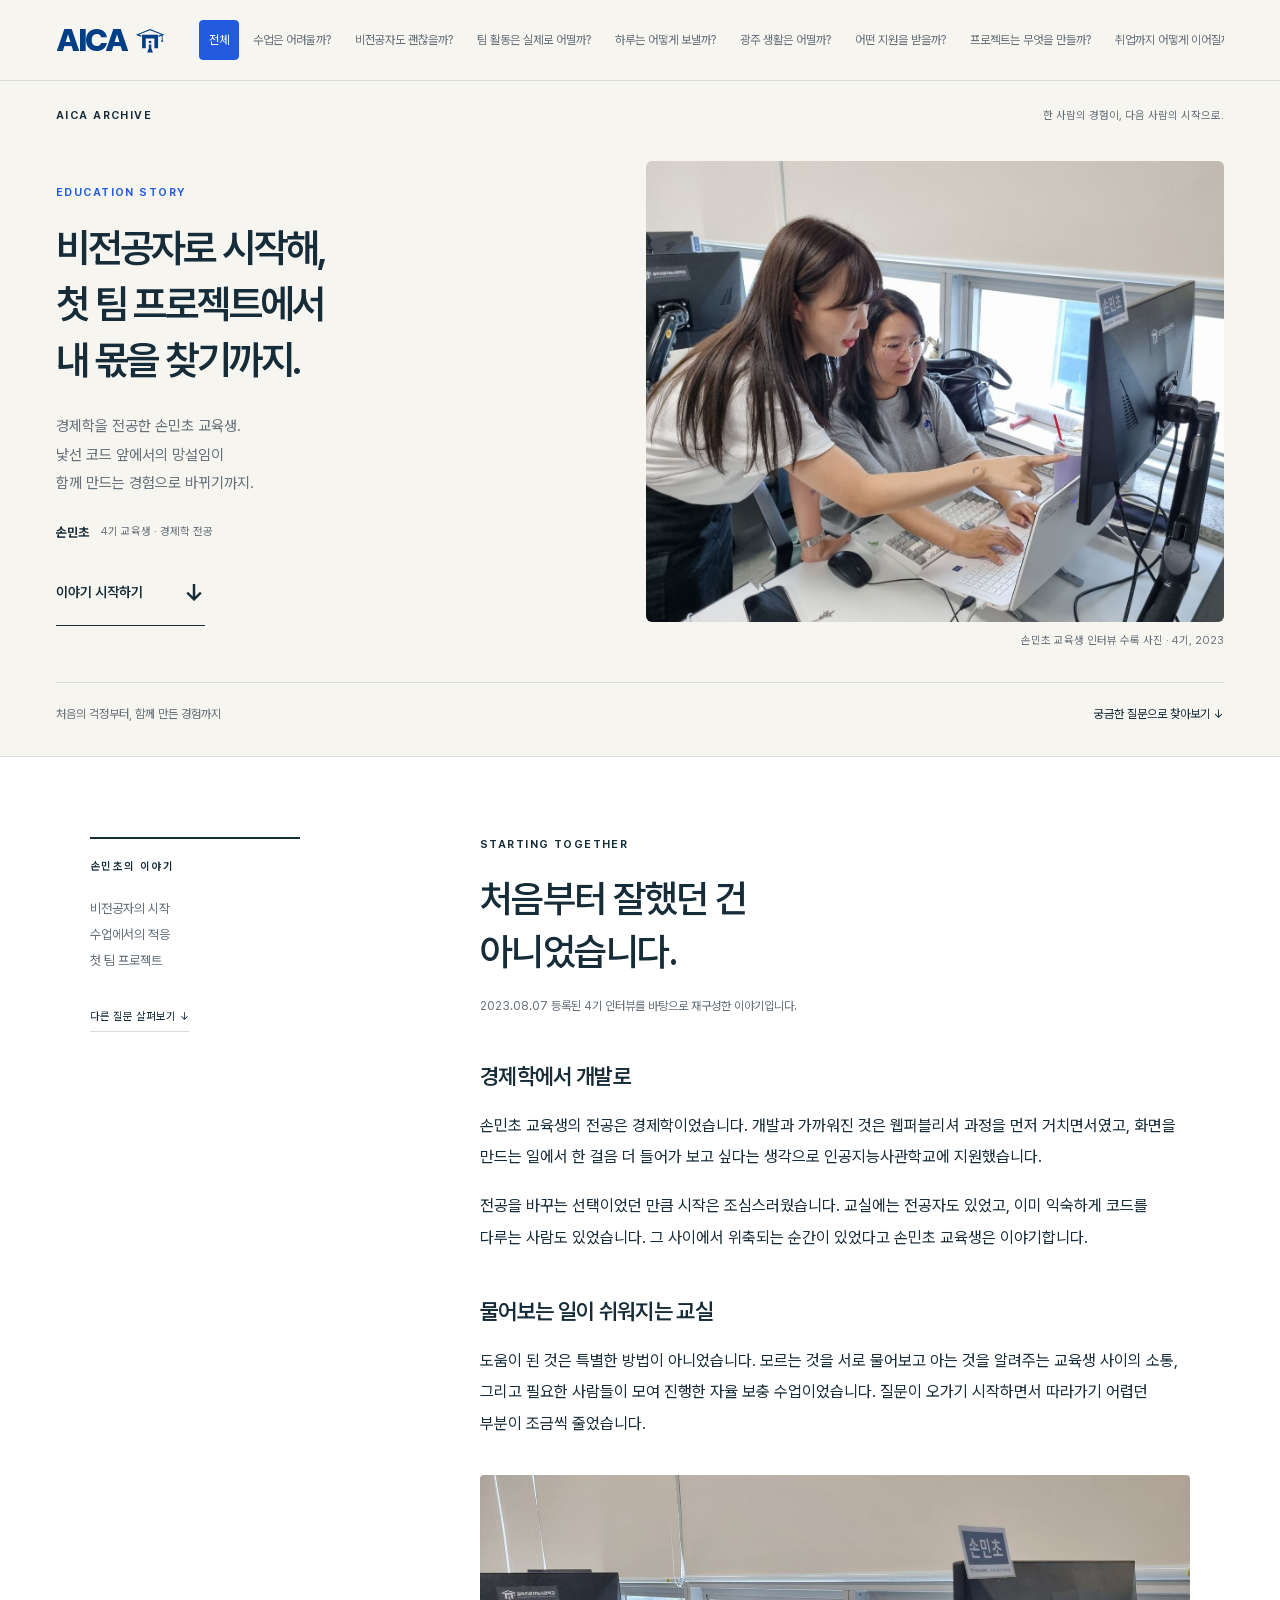
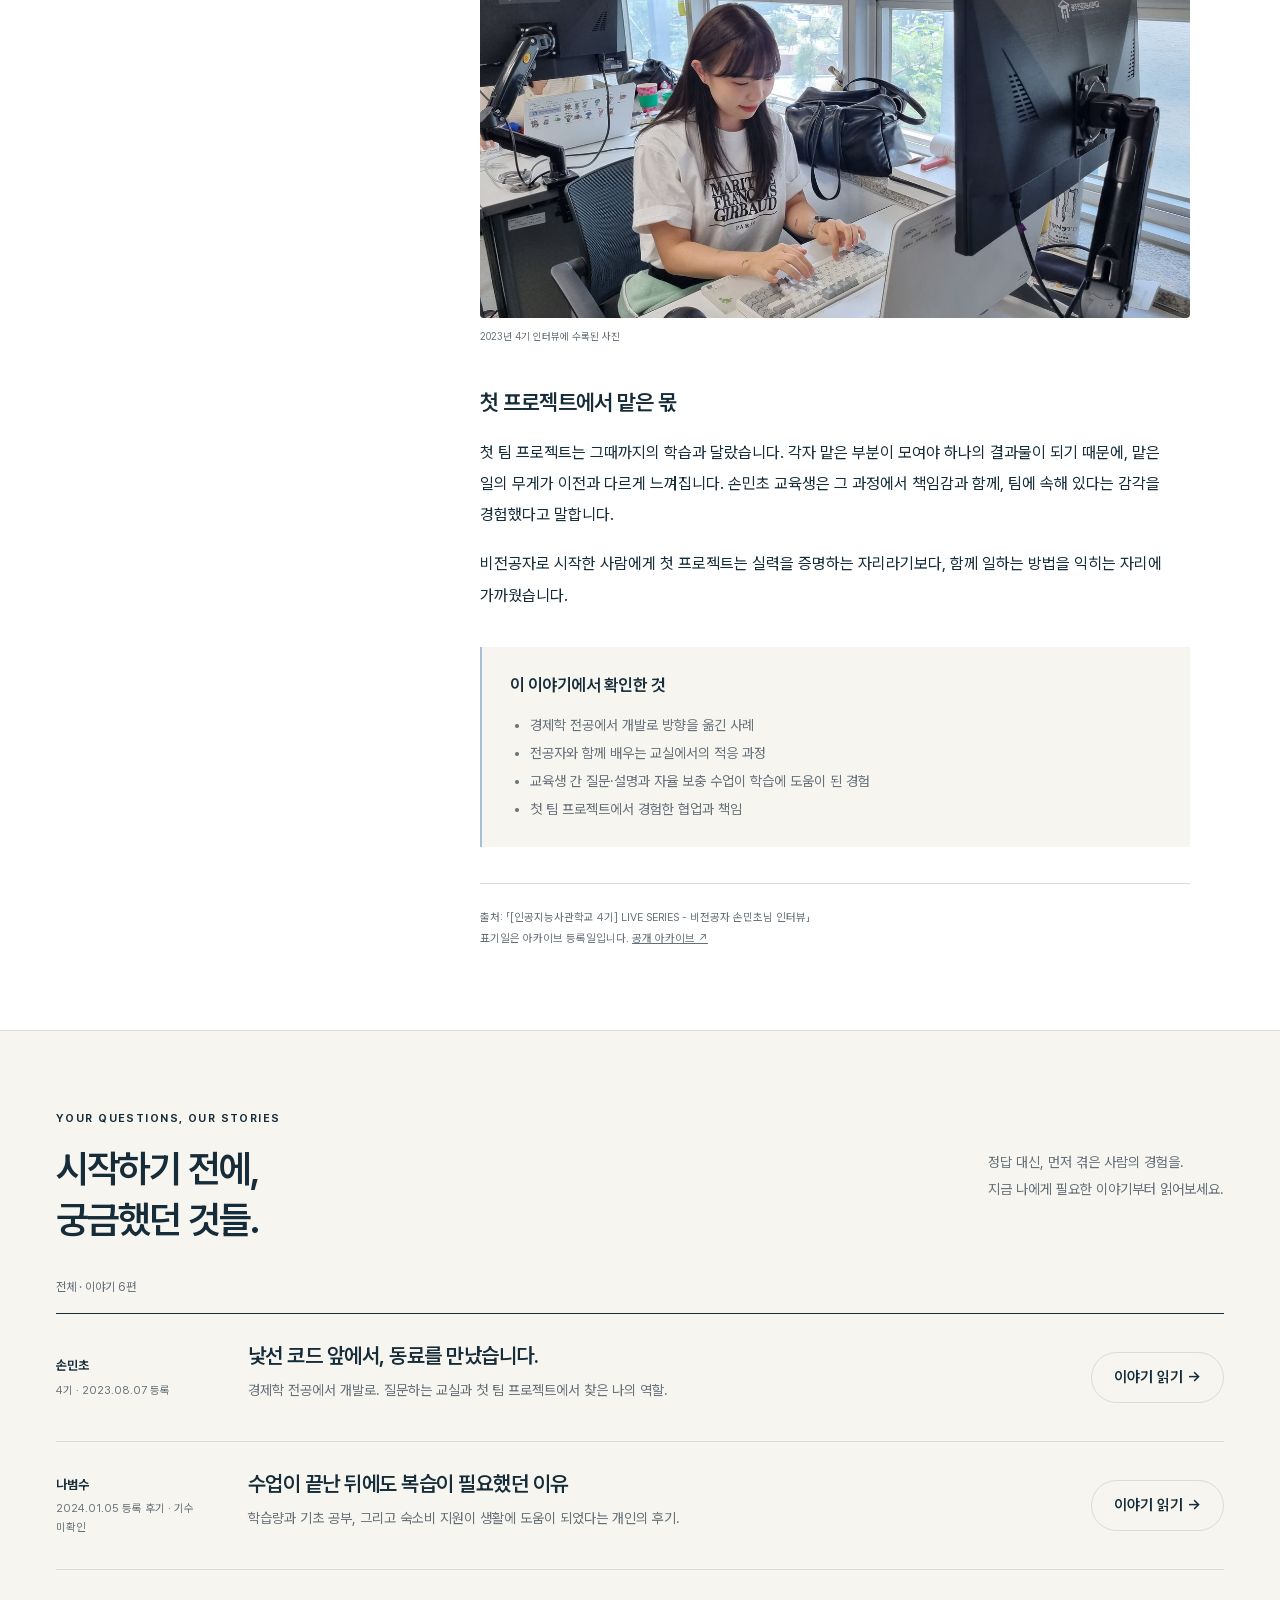
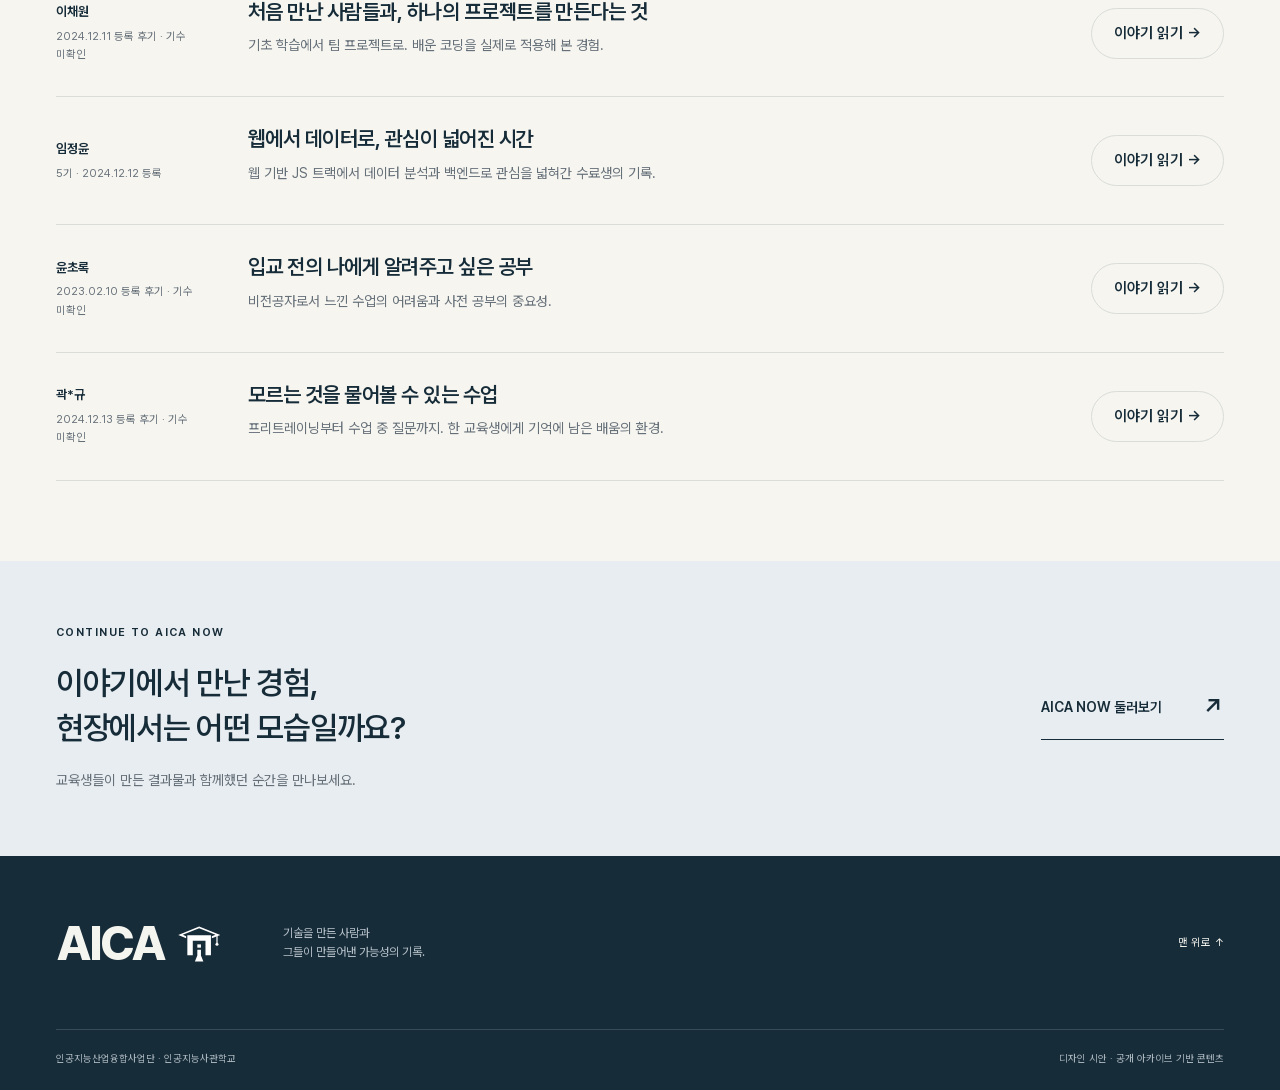
==== commit ed0c4957: "Publish current EX2 website preview" ====
--- a/story.html
+++ b/story.html
@@ -1,8 +1,8 @@
 <!doctype html>
 <html lang="ko"><head><meta charset="utf-8"><meta name="viewport" content="width=device-width,initial-scale=1"><meta name="theme-color" content="#172c39"><link rel="preload" href="assets/fonts/PretendardVariable.woff2" as="font" type="font/woff2" crossorigin><link rel="stylesheet" href="css/experience.css">
 <meta name="description" content="비전공자의 시작부터 첫 팀 프로젝트까지. 교육생 한 사람의 경험으로 만나는 AICA 아카이브."><title>AICA ARCHIVE — 한 사람의 시작에서</title>
-<script src="data/stories.js" defer></script><script src="data/experience.js" defer></script><script src="js/experience.js" defer></script>
-<link rel="stylesheet" href="css/archive-header.css"><script src="js/archive-header.js" defer></script><link rel="stylesheet" href="css/space-transition.css"><script src="js/space-transition.js"></script><link rel="stylesheet" href="css/archive-polish.css?v=20260913-1"></head><body class="archive-page" id="top"><a class="skip-link" href="#main">본문 바로가기</a>
+<script src="data/stories.js" defer></script><script src="data/experience.js" defer></script><script src="js/experience.js?v=20260913-2" defer></script>
+<link rel="stylesheet" href="css/archive-header.css"><script src="js/archive-header.js" defer></script><link rel="stylesheet" href="css/space-transition.css"><script src="js/space-transition.js"></script><link rel="stylesheet" href="css/archive-polish.css?v=20260913-2"></head><body class="archive-page" id="top"><a class="skip-link" href="#main">본문 바로가기</a>
 <header class="site-header"><div class="wrap header-inner"><a class="brand" href="index.html" aria-label="AICA 홈"><b>AICA<img class="archive-brand-symbol" src="assets/images/aica-symbol-brand.svg" width="44" height="35" alt=""></b><span class="sr-only">인공지능사관학교</span></a><div class="archive-question-bar"><div id="question-filters" class="question-filters" role="group" aria-label="교육생 경험 질문"></div></div></div></header>
 <main id="main">
 <section class="archive-cover wrap" aria-labelledby="archive-title"><div class="archive-masthead"><p class="eyebrow">AICA ARCHIVE</p><span>한 사람의 경험이, 다음 사람의 시작으로.</span></div>
--- a/css/archive-polish.css
+++ b/css/archive-polish.css
@@ -38,8 +38,8 @@
 .archive-page .question-content h3{font-size:21px;line-height:1.5;font-weight:600}
 .archive-page .question-content p{font-size:14px;line-height:1.8;margin-top:6px}
 .archive-page .question-card>.question-arrow{display:none}
-.archive-page .question-card>button{grid-column:3;grid-row:1/3;align-self:center;font-size:12px;padding:9px 0;white-space:nowrap}
-.archive-page .question-card>button:hover{color:var(--blue);border-color:var(--blue)}
+.archive-page .question-card>button{grid-column:3;grid-row:1/3;align-self:center;font-size:15px;font-weight:600;min-height:48px;padding:12px 22px;border:1px solid var(--line);border-radius:999px;background:transparent;white-space:nowrap}
+.archive-page .question-card>button:hover{color:var(--blue);border-color:var(--blue);background:#225bdf08}
 .archive-page .bridge{padding-block:64px}
 .archive-page .bridge-inner{align-items:center;gap:40px}
 .archive-page .bridge h2{font-size:32px;line-height:1.4}
